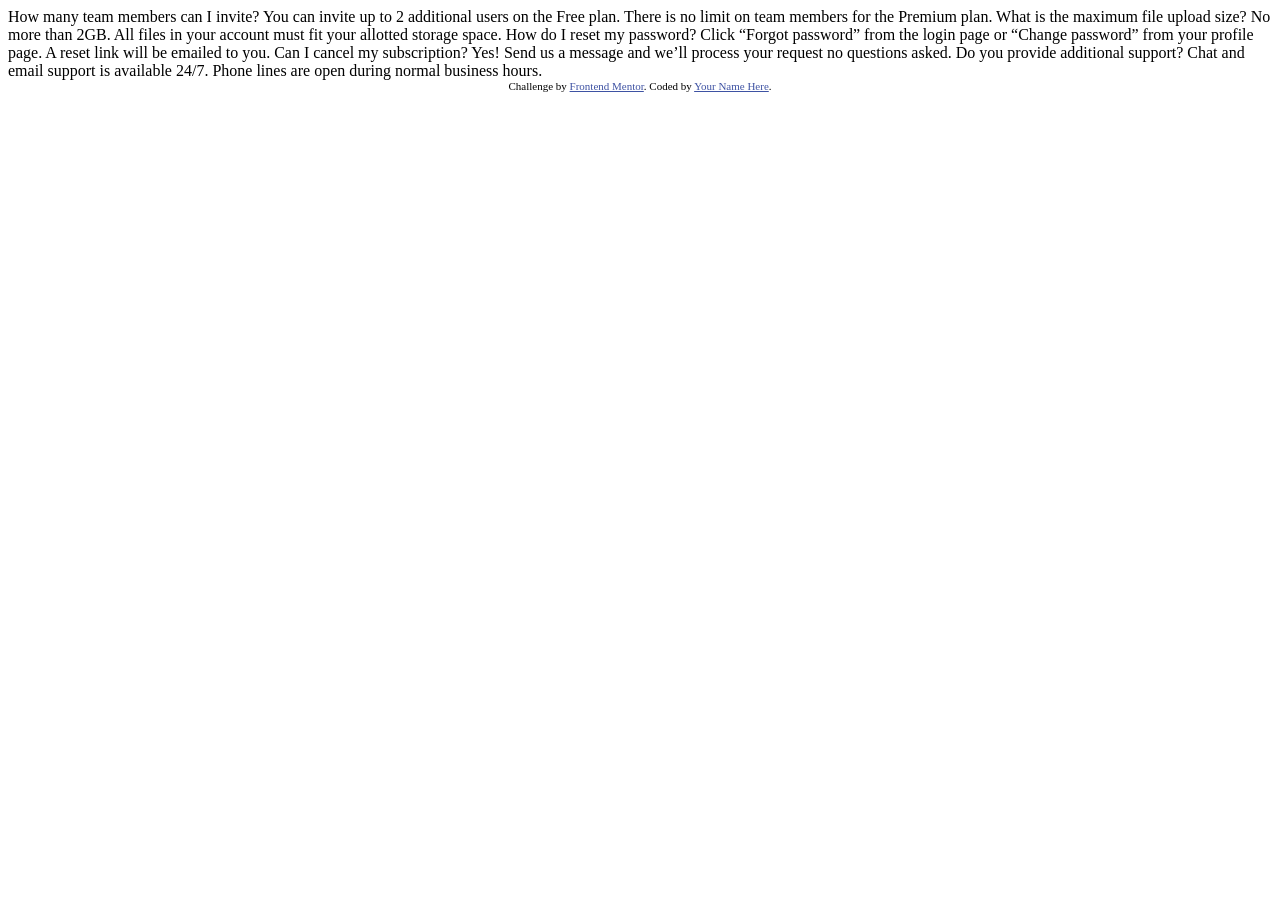
==== index.html @ 0c0ec8a0 "start project" ====
<!DOCTYPE html>
<html lang="en">
<head>
  <meta charset="UTF-8">
  <meta name="viewport" content="width=device-width, initial-scale=1.0"> <!-- displays site properly based on user's device -->

  <link rel="icon" type="image/png" sizes="32x32" href="./images/favicon-32x32.png">
  
  <title>Frontend Mentor | FAQ Accordion Card</title>

  <!-- Feel free to remove these styles or customise in your own stylesheet 👍 -->
  <style>
    .attribution { font-size: 11px; text-align: center; }
    .attribution a { color: hsl(228, 45%, 44%); }
  </style>
</head>
<body>
  How many team members can I invite?
  You can invite up to 2 additional users on the Free plan. There is no limit on 
  team members for the Premium plan.

  What is the maximum file upload size?
  No more than 2GB. All files in your account must fit your allotted storage space.

  How do I reset my password?
  Click “Forgot password” from the login page or “Change password” from your profile page.
  A reset link will be emailed to you.

  Can I cancel my subscription?
  Yes! Send us a message and we’ll process your request no questions asked.

  Do you provide additional support?
  Chat and email support is available 24/7. Phone lines are open during normal business hours.

  <div class="attribution">
    Challenge by <a href="https://www.frontendmentor.io?ref=challenge" target="_blank">Frontend Mentor</a>. 
    Coded by <a href="#">Your Name Here</a>.
  </div>
</body>
</html>
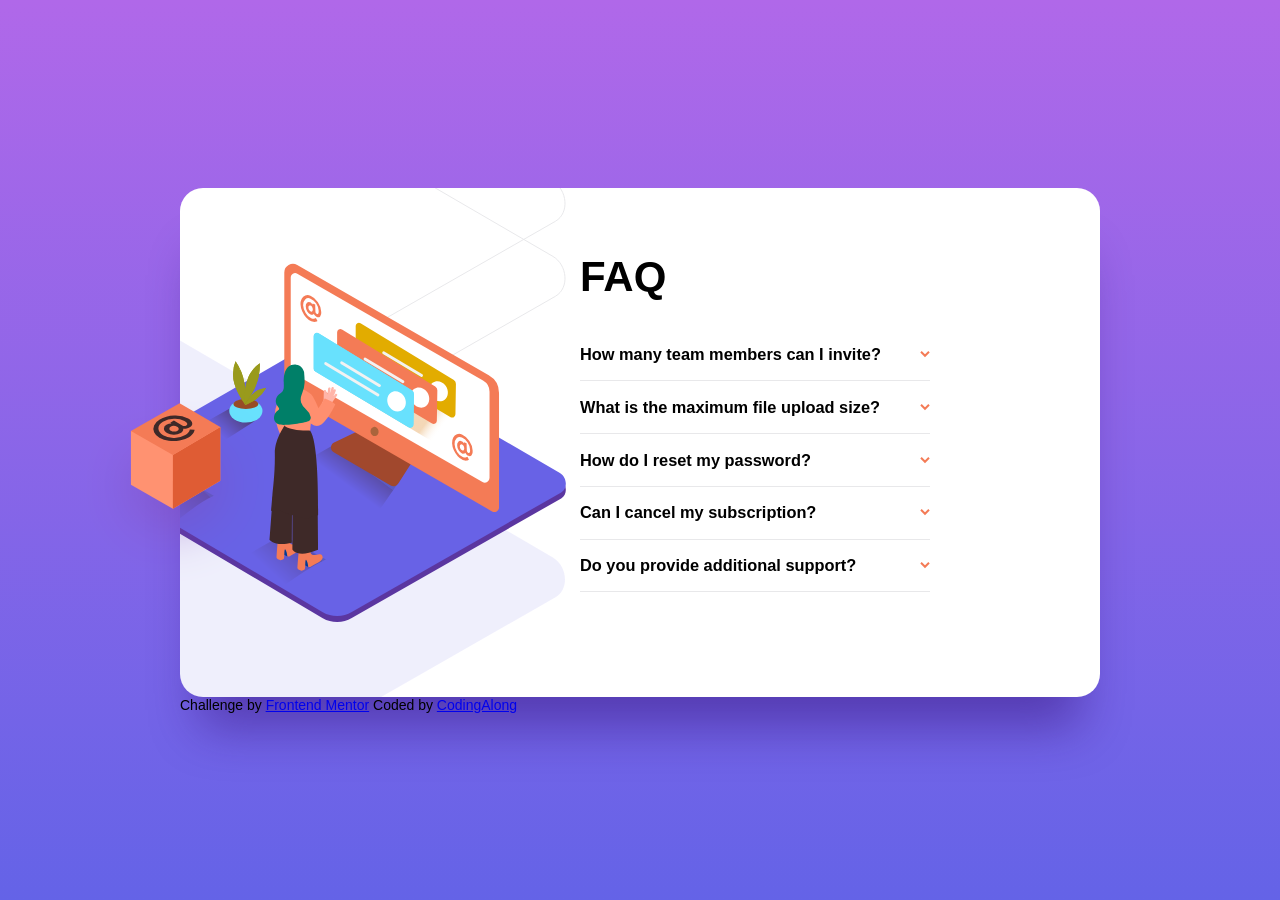
==== commit 1fc6807d: "markup" ====
--- a/index.html
+++ b/index.html
@@ -1,40 +1,99 @@
 <!DOCTYPE html>
 <html lang="en">
-<head>
-  <meta charset="UTF-8">
-  <meta name="viewport" content="width=device-width, initial-scale=1.0"> <!-- displays site properly based on user's device -->
+  <head>
+    <meta charset="UTF-8" />
+    <meta name="viewport" content="width=device-width, initial-scale=1.0" />
+    <!-- Displays site properly based on user's device -->
+    <link
+      rel="icon"
+      type="image/png"
+      sizes="32x32"
+      href="/images/favicon-32x32.png"
+    />
+    <title>Frontend Mentor | FAQ Accordion Card</title>
 
-  <link rel="icon" type="image/png" sizes="32x32" href="./images/favicon-32x32.png">
-  
-  <title>Frontend Mentor | FAQ Accordion Card</title>
+    <link rel="stylesheet" href="./style.css" />
+  </head>
+  <body>
+    <main class="wrapper">
+      <div class="image__wrapper">
+        <div class="image__wrapper_inner"></div>
+        <img class="box" src="/images/illustration-box-desktop.svg" alt="box" />
+      </div>
+      <div class="accordion__wrapper">
+        <h1 class="title__accordion">FAQ</h1>
+        <div class="questions__accordions">
+          <div class="question-answer__accordion">
+            <div class="question">
+              <h3 class="title__question">
+                How many team members can I invite?
+              </h3>
+              <img src="/images/icon-arrow-down.svg" />
+            </div>
+            <div class="answer">
+              You can invite up to 2 additional users on the Free plan. There is
+              no limit on team members for the Premium plan.
+            </div>
+          </div>
 
-  <!-- Feel free to remove these styles or customise in your own stylesheet 👍 -->
-  <style>
-    .attribution { font-size: 11px; text-align: center; }
-    .attribution a { color: hsl(228, 45%, 44%); }
-  </style>
-</head>
-<body>
-  How many team members can I invite?
-  You can invite up to 2 additional users on the Free plan. There is no limit on 
-  team members for the Premium plan.
+          <div class="question-answer__accordion">
+            <div class="question">
+              <h3 class="title__question">
+                What is the maximum file upload size?
+              </h3>
+              <img src="/images/icon-arrow-down.svg" />
+            </div>
+            <div class="answer">
+              No more than 2GB. All files in your account must fit your allotted
+              storage space.
+            </div>
+          </div>
 
-  What is the maximum file upload size?
-  No more than 2GB. All files in your account must fit your allotted storage space.
+          <div class="question-answer__accordion">
+            <div class="question">
+              <h3 class="title__question">How do I reset my password?</h3>
+              <img src="/images/icon-arrow-down.svg" />
+            </div>
+            <div class="answer">
+              Click “Forgot password” from the login page or “Change password”
+              from your profile page. A reset link will be emailed to you.
+            </div>
+          </div>
 
-  How do I reset my password?
-  Click “Forgot password” from the login page or “Change password” from your profile page.
-  A reset link will be emailed to you.
+          <div class="question-answer__accordion">
+            <div class="question">
+              <h3 class="title__question">Can I cancel my subscription?</h3>
+              <img src="/images/icon-arrow-down.svg" />
+            </div>
+            <div class="answer">
+              Yes! Send us a message and we’ll process your request no questions
+              asked.
+            </div>
+          </div>
 
-  Can I cancel my subscription?
-  Yes! Send us a message and we’ll process your request no questions asked.
+          <div class="question-answer__accordion">
+            <div class="question">
+              <h3 class="title__question">
+                Do you provide additional support?
+              </h3>
+              <img src="/images/icon-arrow-down.svg" />
+            </div>
+            <div class="answer">
+              Chat and email support is available 24/7. Phone lines are open
+              during normal business hours.
+            </div>
+          </div>
+        </div>
+      </div>
+    </main>
+    <div class="footer-attribute">
+      Challenge by
+      <a href="https://www.frontendmentor.io?ref=challenge" target="_blank"
+        >Frontend Mentor</a
+      >
+      Coded by <a href="#">CodingAlong</a>
+    </div>
 
-  Do you provide additional support?
-  Chat and email support is available 24/7. Phone lines are open during normal business hours.
-
-  <div class="attribution">
-    Challenge by <a href="https://www.frontendmentor.io?ref=challenge" target="_blank">Frontend Mentor</a>. 
-    Coded by <a href="#">Your Name Here</a>.
-  </div>
-</body>
-</html>+    <script src="/script.js"></script>
+  </body>
+</html>
--- a/style.css
+++ b/style.css
@@ -0,0 +1,96 @@
+@import url("https://fonts.googleapis.com/css2?family=Kumbh+Sans:wght@400;700&display=swap");
+
+:root {
+  --softRed: hsl(14, 88%, 65%);
+  --veryDarkGreyBlue: hsl(237, 12%, 33%);
+  --darkGrayBlue: hsl(240, 6%, 50%);
+  --lightGrayBlue: hsl(240, 5%, 91%);
+  --font-size: 14px;
+}
+
+* {
+  box-sizing: border-box;
+}
+html {
+  font-size: var(--font-size);
+}
+
+body {
+  padding: 0;
+  margin: 0;
+  font-family: "Kumbh-Sans", sans-serif;
+  height: 100vh;
+  width: 100vw;
+  background: linear-gradient(180deg, #b068e9 0%, #6463e7 100%);
+  display: grid;
+  justify-content: center;
+  align-content: center;
+}
+.wrapper {
+  background: #ffffff;
+  box-shadow: 0px 50px 50px -20px rgba(53, 18, 122, 0.497159);
+  border-radius: 23px;
+  height: 509px;
+  width: 920px;
+  display: grid;
+  grid-template-columns: 400px 1fr;
+  grid: gap 6rem;
+  background-image: url(./images/bg-pattern-desktop.svg);
+  background-repeat: no-repeat;
+  background-position: 1260% 65%;
+}
+
+.answer {
+  display: none;
+}
+.accordion_wrapper {
+  margin-top: 70px;
+  display: flex;
+  flex-direction: column;
+}
+.accordion_questions {
+  height: 100%;
+  display: flex;
+  flex-direction: column;
+}
+.question-answer__accordion {
+  width: 350px;
+  border-bottom: 1px solid #e8e8ea;
+}
+.title__accordion {
+  font-size: 3rem;
+  margin-top: 0px;
+  padding-top: 65px;
+}
+.question_title {
+  font-size: 1.2rem;
+  font-weight: 400;
+  margin: 1.4rem 0rem;
+  color: var(--veryDarkGreyBlue);
+}
+.question {
+  display: flex;
+  justify-content: space-between;
+  /* cursor: pointer; */
+  transition: 0.3s;
+}
+.title__question {
+  cursor: pointer; /*  may be transfered above  */
+}
+.question img {
+  align-self: center;
+}
+.image__wrapper {
+  position: relative;
+}
+.image__wrapper_inner {
+  background: url(./images/illustration-woman-online-desktop.svg);
+  height: 100%;
+  background-repeat: no-repeat;
+  background-position: 120% center;
+}
+.box {
+  position: absolute;
+  top: 42%;
+  left: -25%;
+}
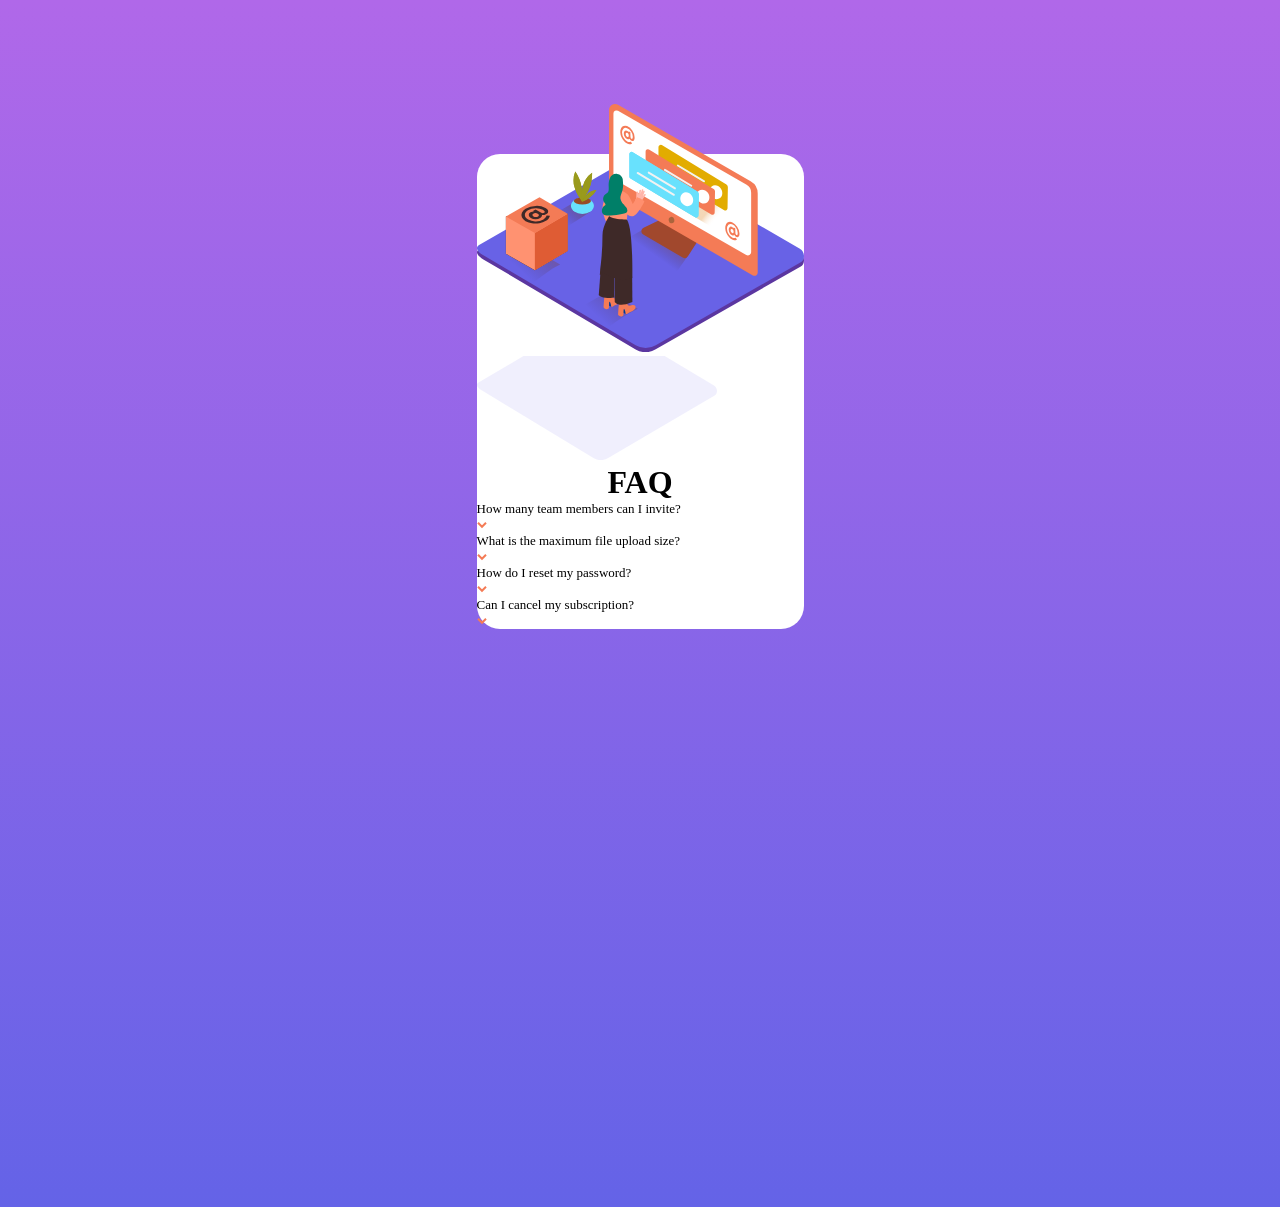
==== commit 1337d186: "commit" ====
--- a/index.html
+++ b/index.html
@@ -3,97 +3,76 @@
   <head>
     <meta charset="UTF-8" />
     <meta name="viewport" content="width=device-width, initial-scale=1.0" />
-    <!-- Displays site properly based on user's device -->
+
     <link
       rel="icon"
       type="image/png"
       sizes="32x32"
-      href="/images/favicon-32x32.png"
+      href="./images/favicon-32x32.png"
     />
+    <link rel="stylesheet" href="style.css" />
+    <script src="script.js" defer></script>
     <title>Frontend Mentor | FAQ Accordion Card</title>
-
-    <link rel="stylesheet" href="./style.css" />
   </head>
   <body>
-    <main class="wrapper">
-      <div class="image__wrapper">
-        <div class="image__wrapper_inner"></div>
-        <img class="box" src="/images/illustration-box-desktop.svg" alt="box" />
+    <main>
+      <div class="main_img">
+        <img src="./images/illustration-woman-online-mobile.svg" alt="" />
+        <img src="./images/bg-pattern-mobile.svg" alt="" />
       </div>
-      <div class="accordion__wrapper">
-        <h1 class="title__accordion">FAQ</h1>
-        <div class="questions__accordions">
-          <div class="question-answer__accordion">
-            <div class="question">
-              <h3 class="title__question">
-                How many team members can I invite?
-              </h3>
-              <img src="/images/icon-arrow-down.svg" />
-            </div>
-            <div class="answer">
+      <div class="card">
+        <h1>FAQ</h1>
+        <div class="container">
+          <div class="question">
+            <p>How many team members can I invite?</p>
+            <img src="./images/icon-arrow-down.svg" alt="" />
+          </div>
+          <div class="answer">
+            <span>
               You can invite up to 2 additional users on the Free plan. There is
               no limit on team members for the Premium plan.
-            </div>
+            </span>
           </div>
-
-          <div class="question-answer__accordion">
-            <div class="question">
-              <h3 class="title__question">
-                What is the maximum file upload size?
-              </h3>
-              <img src="/images/icon-arrow-down.svg" />
-            </div>
-            <div class="answer">
+        </div>
+        <div class="container">
+          <div class="question">
+            <p>What is the maximum file upload size?</p>
+            <img src="./images/icon-arrow-down.svg" alt="" />
+          </div>
+          <div class="answer">
+            <span>
               No more than 2GB. All files in your account must fit your allotted
               storage space.
-            </div>
+            </span>
           </div>
-
-          <div class="question-answer__accordion">
-            <div class="question">
-              <h3 class="title__question">How do I reset my password?</h3>
-              <img src="/images/icon-arrow-down.svg" />
-            </div>
-            <div class="answer">
+        </div>
+        <div class="container">
+          <div class="question">
+            <p>How do I reset my password?</p>
+            <img src="./images/icon-arrow-down.svg" alt="" />
+          </div>
+          <div class="answer">
+            <span>
               Click “Forgot password” from the login page or “Change password”
               from your profile page. A reset link will be emailed to you.
-            </div>
+            </span>
           </div>
-
-          <div class="question-answer__accordion">
-            <div class="question">
-              <h3 class="title__question">Can I cancel my subscription?</h3>
-              <img src="/images/icon-arrow-down.svg" />
-            </div>
-            <div class="answer">
+        </div>
+        <div class="container">
+          <div class="question">
+            <p>Can I cancel my subscription?</p>
+            <img src="./images/icon-arrow-down.svg" alt="" />
+          </div>
+          <div class="answer">
+            <span>
               Yes! Send us a message and we’ll process your request no questions
-              asked.
-            </div>
-          </div>
-
-          <div class="question-answer__accordion">
-            <div class="question">
-              <h3 class="title__question">
-                Do you provide additional support?
-              </h3>
-              <img src="/images/icon-arrow-down.svg" />
-            </div>
-            <div class="answer">
-              Chat and email support is available 24/7. Phone lines are open
-              during normal business hours.
-            </div>
+              asked. Do you provide additional support? Chat and email support
+              is available 24/7. Phone lines are open during normal business
+              hours.
+            </span>
           </div>
         </div>
       </div>
     </main>
-    <div class="footer-attribute">
-      Challenge by
-      <a href="https://www.frontendmentor.io?ref=challenge" target="_blank"
-        >Frontend Mentor</a
-      >
-      Coded by <a href="#">CodingAlong</a>
-    </div>
-
-    <script src="/script.js"></script>
   </body>
 </html>
--- a/style.css
+++ b/style.css
@@ -1,96 +1,48 @@
 @import url("https://fonts.googleapis.com/css2?family=Kumbh+Sans:wght@400;700&display=swap");
 
 :root {
-  --softRed: hsl(14, 88%, 65%);
-  --veryDarkGreyBlue: hsl(237, 12%, 33%);
-  --darkGrayBlue: hsl(240, 6%, 50%);
-  --lightGrayBlue: hsl(240, 5%, 91%);
-  --font-size: 14px;
+  --Very_dark_blue: hsl(238, 29%, 16%);
+  --Soft_red: hsl(14, 88%, 65%);
+  --Soft_violet: hsl(273, 75%, 66%);
+  --Soft_blue: hsl(240, 73%, 65%);
+  --Very_dark_grayish_blue: hsl(237, 12%, 33%);
+  --Dark_grayish_blue: hsl(240, 6%, 50%);
+  --Light_grayish_blue: hsl(240, 5%, 91%);
 }
-
 * {
-  box-sizing: border-box;
-}
-html {
-  font-size: var(--font-size);
+  padding: 0;
+  margin: 0;
 }
 
 body {
-  padding: 0;
+  background: linear-gradient(180deg, #b068e9 0%, #6463e7 100%);
+  display: flex;
+  flex-direction: column;
+  align-items: center;
+  height: 100vh;
+
+  padding: 12% 6%;
   margin: 0;
-  font-family: "Kumbh-Sans", sans-serif;
-  height: 100vh;
-  width: 100vw;
-  background: linear-gradient(180deg, #b068e9 0%, #6463e7 100%);
-  display: grid;
-  justify-content: center;
-  align-content: center;
-}
-.wrapper {
-  background: #ffffff;
-  box-shadow: 0px 50px 50px -20px rgba(53, 18, 122, 0.497159);
-  border-radius: 23px;
-  height: 509px;
-  width: 920px;
-  display: grid;
-  grid-template-columns: 400px 1fr;
-  grid: gap 6rem;
-  background-image: url(./images/bg-pattern-desktop.svg);
-  background-repeat: no-repeat;
-  background-position: 1260% 65%;
+  font-family: "Kumbh Sans";
+  font-size: 13px;
 }
 
-.answer {
+span {
   display: none;
 }
-.accordion_wrapper {
-  margin-top: 70px;
+h1 {
+  font-size: 32px;
+  text-align: center;
+}
+main {
   display: flex;
   flex-direction: column;
+  justify-content: center;
+
+  width: 327px;
+  background-color: white;
+  border-radius: 23px;
 }
-.accordion_questions {
-  height: 100%;
-  display: flex;
-  flex-direction: column;
+.main_img {
+  margin-top: -50px;
 }
-.question-answer__accordion {
-  width: 350px;
-  border-bottom: 1px solid #e8e8ea;
-}
-.title__accordion {
-  font-size: 3rem;
-  margin-top: 0px;
-  padding-top: 65px;
-}
-.question_title {
-  font-size: 1.2rem;
-  font-weight: 400;
-  margin: 1.4rem 0rem;
-  color: var(--veryDarkGreyBlue);
-}
-.question {
-  display: flex;
-  justify-content: space-between;
-  /* cursor: pointer; */
-  transition: 0.3s;
-}
-.title__question {
-  cursor: pointer; /*  may be transfered above  */
-}
-.question img {
-  align-self: center;
-}
-.image__wrapper {
-  position: relative;
-}
-.image__wrapper_inner {
-  background: url(./images/illustration-woman-online-desktop.svg);
-  height: 100%;
-  background-repeat: no-repeat;
-  background-position: 120% center;
-}
-.box {
-  position: absolute;
-  top: 42%;
-  left: -25%;
-}
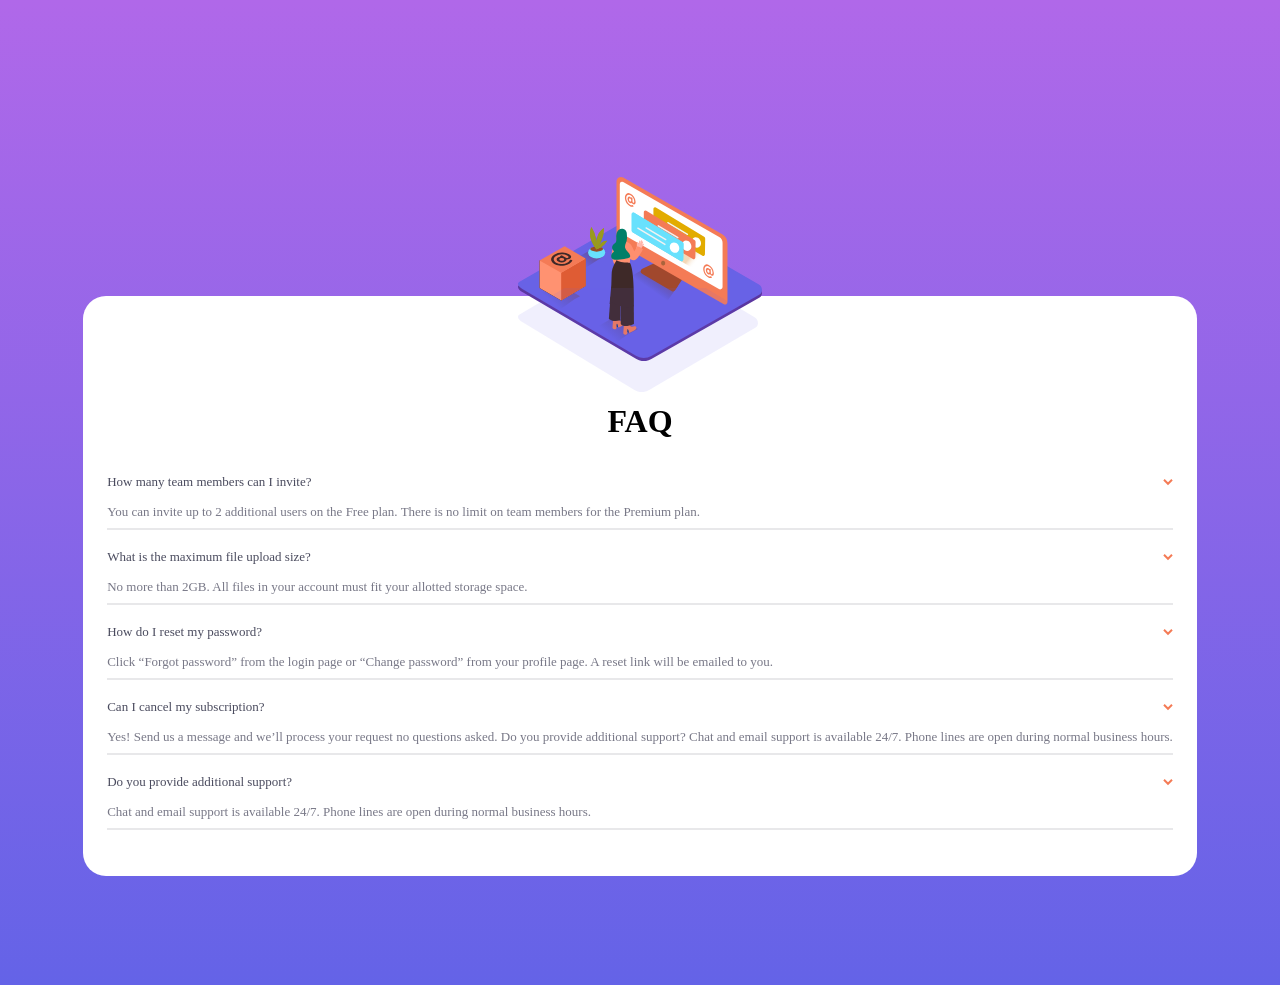
==== commit c15cc996: "mobile first done" ====
--- a/index.html
+++ b/index.html
@@ -15,64 +15,82 @@
     <title>Frontend Mentor | FAQ Accordion Card</title>
   </head>
   <body>
-    <main>
-      <div class="main_img">
-        <img src="./images/illustration-woman-online-mobile.svg" alt="" />
-        <img src="./images/bg-pattern-mobile.svg" alt="" />
+    <div class="main_img">
+      <img
+        class="woman_img"
+        src="./images/illustration-woman-online-mobile.svg"
+        alt=""
+      />
+      <img class="shadow" src="./images/bg-pattern-mobile.svg" alt="" />
+    </div>
+    <div class="card">
+      <h1>FAQ</h1>
+      <div class="container">
+        <div class="question">
+          <p>How many team members can I invite?</p>
+          <img src="./images/icon-arrow-down.svg" alt="" />
+        </div>
+
+        <span>
+          You can invite up to 2 additional users on the Free plan. There is no
+          limit on team members for the Premium plan.
+        </span>
+
+        <hr />
       </div>
-      <div class="card">
-        <h1>FAQ</h1>
-        <div class="container">
-          <div class="question">
-            <p>How many team members can I invite?</p>
-            <img src="./images/icon-arrow-down.svg" alt="" />
-          </div>
-          <div class="answer">
-            <span>
-              You can invite up to 2 additional users on the Free plan. There is
-              no limit on team members for the Premium plan.
-            </span>
-          </div>
+      <div class="container">
+        <div class="question">
+          <p>What is the maximum file upload size?</p>
+          <img src="./images/icon-arrow-down.svg" alt="" />
         </div>
-        <div class="container">
-          <div class="question">
-            <p>What is the maximum file upload size?</p>
-            <img src="./images/icon-arrow-down.svg" alt="" />
-          </div>
-          <div class="answer">
-            <span>
-              No more than 2GB. All files in your account must fit your allotted
-              storage space.
-            </span>
-          </div>
+
+        <span>
+          No more than 2GB. All files in your account must fit your allotted
+          storage space.
+        </span>
+
+        <hr />
+      </div>
+      <div class="container">
+        <div class="question">
+          <p>How do I reset my password?</p>
+          <img src="./images/icon-arrow-down.svg" alt="" />
         </div>
-        <div class="container">
-          <div class="question">
-            <p>How do I reset my password?</p>
-            <img src="./images/icon-arrow-down.svg" alt="" />
-          </div>
-          <div class="answer">
-            <span>
-              Click “Forgot password” from the login page or “Change password”
-              from your profile page. A reset link will be emailed to you.
-            </span>
-          </div>
+
+        <span>
+          Click “Forgot password” from the login page or “Change password” from
+          your profile page. A reset link will be emailed to you.
+        </span>
+
+        <hr />
+      </div>
+      <div class="container">
+        <div class="question">
+          <p>Can I cancel my subscription?</p>
+          <img src="./images/icon-arrow-down.svg" alt="" />
         </div>
-        <div class="container">
-          <div class="question">
-            <p>Can I cancel my subscription?</p>
-            <img src="./images/icon-arrow-down.svg" alt="" />
-          </div>
-          <div class="answer">
-            <span>
-              Yes! Send us a message and we’ll process your request no questions
-              asked. Do you provide additional support? Chat and email support
-              is available 24/7. Phone lines are open during normal business
-              hours.
-            </span>
-          </div>
+
+        <span>
+          Yes! Send us a message and we’ll process your request no questions
+          asked. Do you provide additional support? Chat and email support is
+          available 24/7. Phone lines are open during normal business hours.
+        </span>
+
+        <hr />
+      </div>
+      <div class="container">
+        <div class="question">
+          <p>Do you provide additional support?</p>
+          <img src="./images/icon-arrow-down.svg" alt="" />
         </div>
+
+        <span>
+          Chat and email support is available 24/7. Phone lines are open during
+          normal business hours.
+        </span>
+
+        <hr />
       </div>
-    </main>
+    </div>
   </body>
 </html>
--- a/style.css
+++ b/style.css
@@ -9,40 +9,70 @@
   --Dark_grayish_blue: hsl(240, 6%, 50%);
   --Light_grayish_blue: hsl(240, 5%, 91%);
 }
-* {
-  padding: 0;
-  margin: 0;
-}
 
 body {
+  height: 100%;
   background: linear-gradient(180deg, #b068e9 0%, #6463e7 100%);
+  background-repeat: no-repeat;
+  min-height: 100vh;
   display: flex;
   flex-direction: column;
   align-items: center;
-  height: 100vh;
-
-  padding: 12% 6%;
+  padding: 0px 24px 85px 24px;
   margin: 0;
   font-family: "Kumbh Sans";
   font-size: 13px;
 }
 
 span {
-  display: none;
+  /* display: none; */
+  font-weight: 400;
+  line-height: 18px;
+
+  color: var(--Dark_grayish_blue);
 }
 h1 {
   font-size: 32px;
   text-align: center;
+  padding-top: 20px;
 }
-main {
+
+#shadow {
+  position: relative;
+  top: 50px;
+  left: 40px;
+}
+.question {
   display: flex;
-  flex-direction: column;
+  flex-direction: row;
+  justify-content: space-between;
+}
+img {
+  align-self: center;
+}
+.card {
   justify-content: center;
-
-  width: 327px;
+  min-width: 270px;
   background-color: white;
   border-radius: 23px;
+  padding: 65px 24px 40px 24px;
+  cursor: pointer;
 }
+hr {
+  border: 1px solid #e8e8ea;
+}
+
 .main_img {
-  margin-top: -50px;
+  position: relative;
+  top: 177px;
 }
+.shadow {
+  position: relative;
+  top: -77px;
+  left: 0px;
+}
+p {
+  font-weight: 400;
+  font-size: 13px;
+  color: var(--Very_dark_grayish_blue);
+}
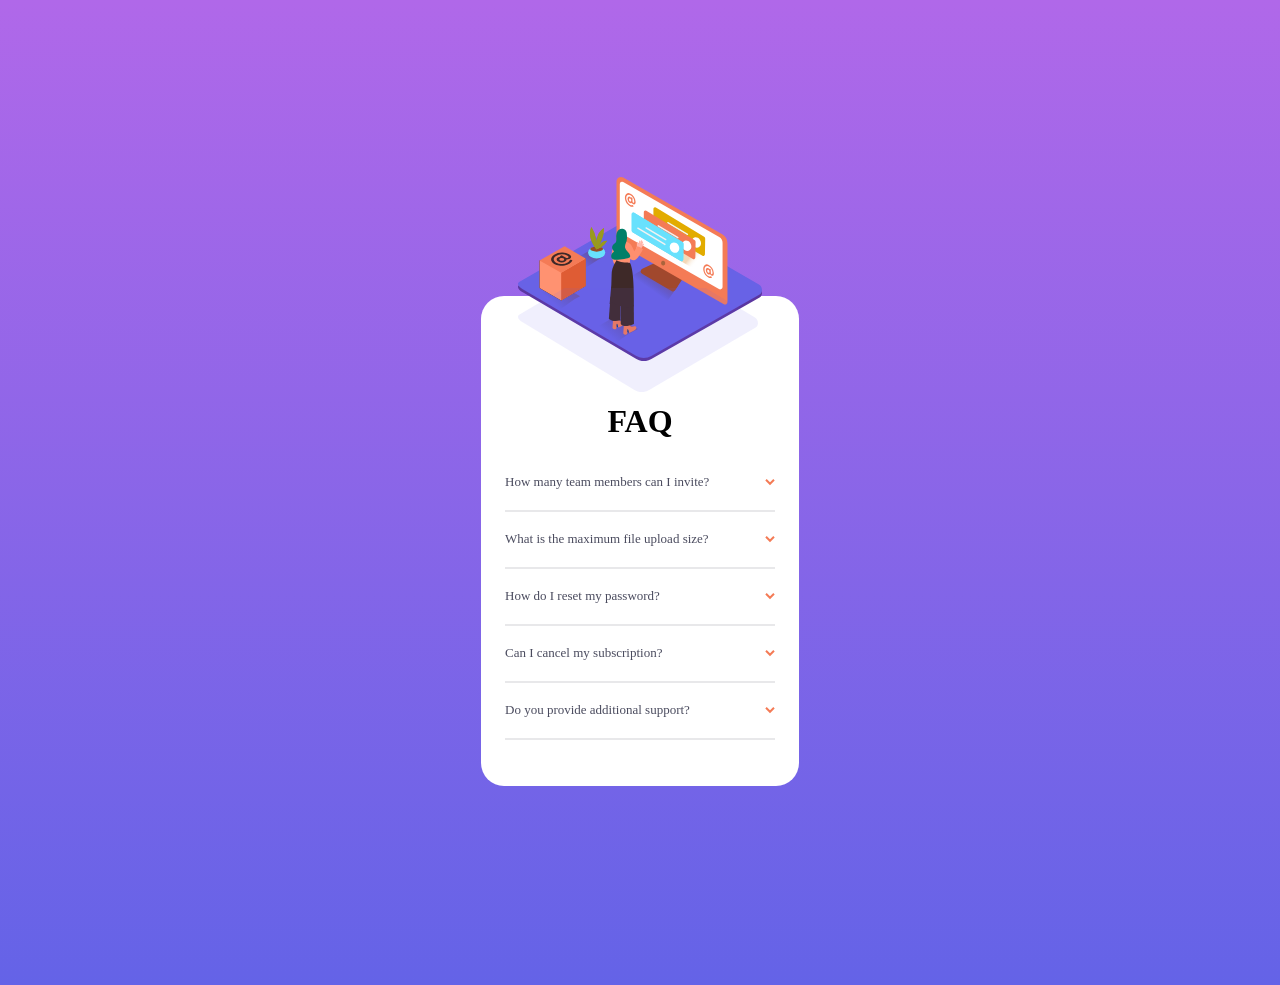
==== commit 41eb2b71: "script edit" ====
--- a/index.html
+++ b/index.html
@@ -11,7 +11,7 @@
       href="./images/favicon-32x32.png"
     />
     <link rel="stylesheet" href="style.css" />
-    <script src="script.js" defer></script>
+
     <title>Frontend Mentor | FAQ Accordion Card</title>
   </head>
   <body>
@@ -25,8 +25,8 @@
     </div>
     <div class="card">
       <h1>FAQ</h1>
-      <div class="container">
-        <div class="question">
+      <div id="container">
+        <div id="question">
           <p>How many team members can I invite?</p>
           <img src="./images/icon-arrow-down.svg" alt="" />
         </div>
@@ -38,8 +38,8 @@
 
         <hr />
       </div>
-      <div class="container">
-        <div class="question">
+      <div id="container">
+        <div id="question">
           <p>What is the maximum file upload size?</p>
           <img src="./images/icon-arrow-down.svg" alt="" />
         </div>
@@ -51,8 +51,8 @@
 
         <hr />
       </div>
-      <div class="container">
-        <div class="question">
+      <div id="container">
+        <div id="question">
           <p>How do I reset my password?</p>
           <img src="./images/icon-arrow-down.svg" alt="" />
         </div>
@@ -64,8 +64,8 @@
 
         <hr />
       </div>
-      <div class="container">
-        <div class="question">
+      <div id="container">
+        <div id="question">
           <p>Can I cancel my subscription?</p>
           <img src="./images/icon-arrow-down.svg" alt="" />
         </div>
@@ -78,8 +78,8 @@
 
         <hr />
       </div>
-      <div class="container">
-        <div class="question">
+      <div id="container">
+        <div id="question">
           <p>Do you provide additional support?</p>
           <img src="./images/icon-arrow-down.svg" alt="" />
         </div>
@@ -93,4 +93,5 @@
       </div>
     </div>
   </body>
+  <script src="script.js"></script>
 </html>
--- a/style.css
+++ b/style.css
@@ -25,7 +25,7 @@
 }
 
 span {
-  /* display: none; */
+  display: none;
   font-weight: 400;
   line-height: 18px;
 
@@ -42,7 +42,7 @@
   top: 50px;
   left: 40px;
 }
-.question {
+#question {
   display: flex;
   flex-direction: row;
   justify-content: space-between;
@@ -76,3 +76,6 @@
   font-size: 13px;
   color: var(--Very_dark_grayish_blue);
 }
+.span.active {
+  display: block;
+}
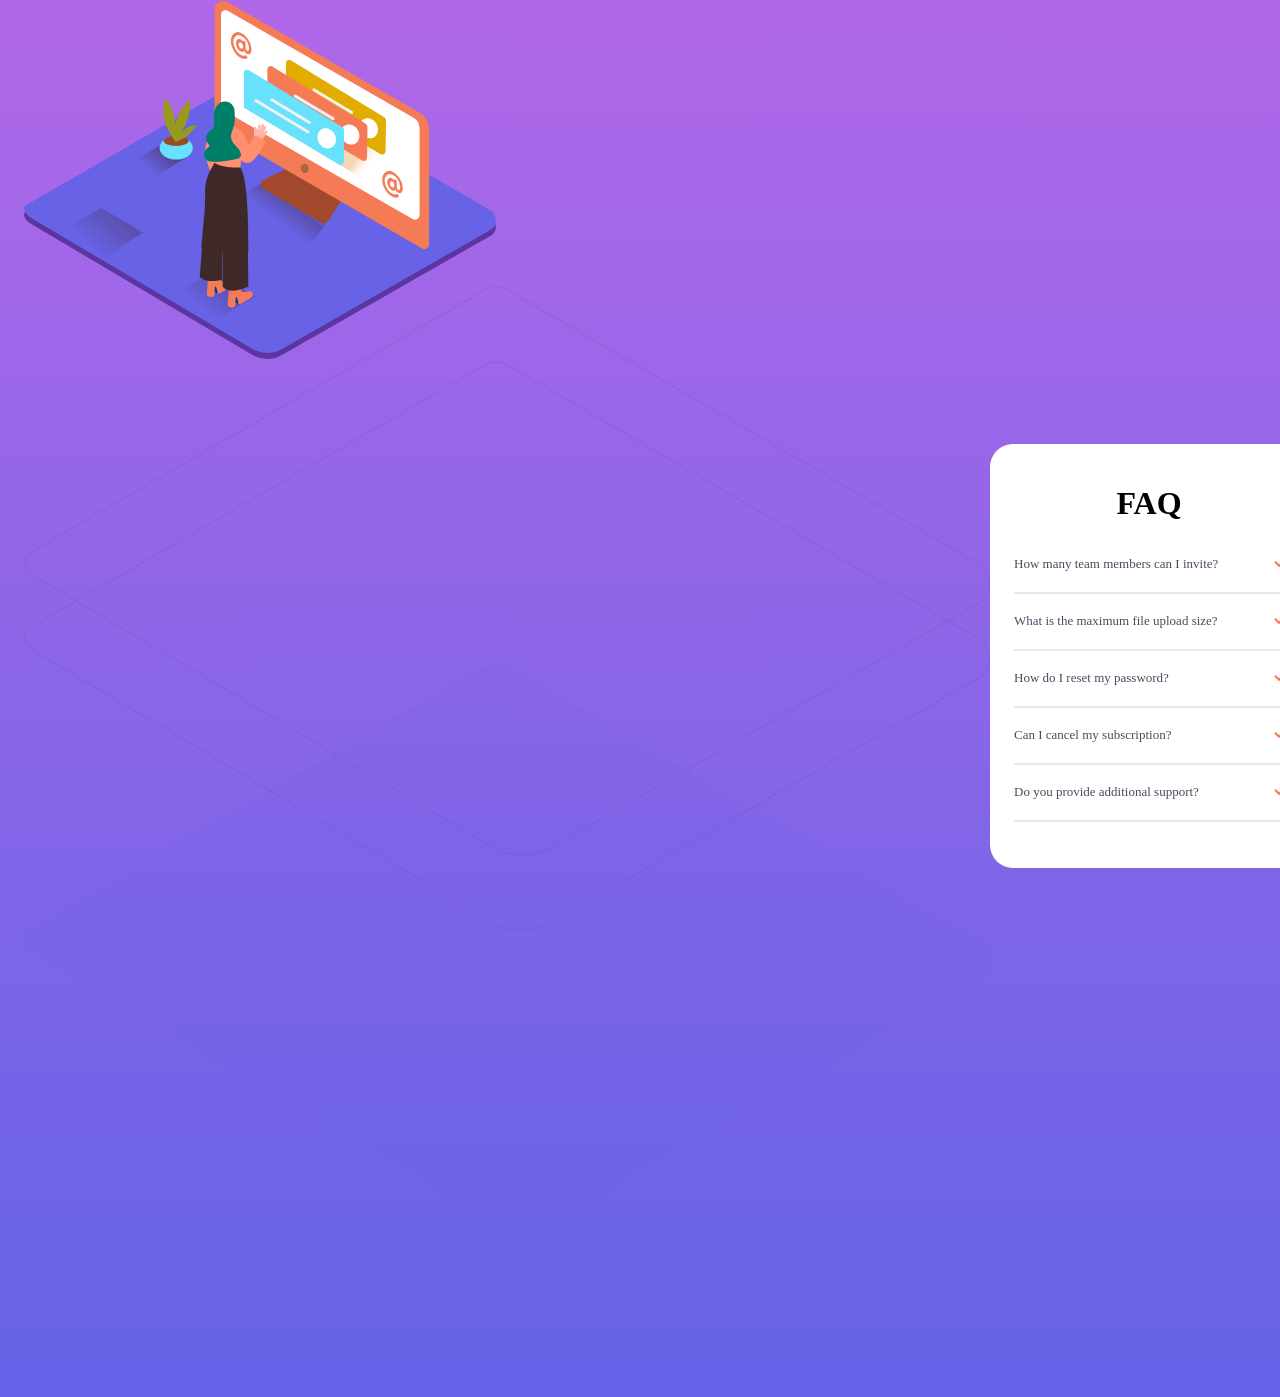
==== commit 8b8a0e01: "editing responsive and script" ====
--- a/index.html
+++ b/index.html
@@ -15,83 +15,93 @@
     <title>Frontend Mentor | FAQ Accordion Card</title>
   </head>
   <body>
-    <div class="main_img">
-      <img
-        class="woman_img"
-        src="./images/illustration-woman-online-mobile.svg"
-        alt=""
-      />
-      <img class="shadow" src="./images/bg-pattern-mobile.svg" alt="" />
-    </div>
-    <div class="card">
-      <h1>FAQ</h1>
-      <div id="container">
-        <div id="question">
-          <p>How many team members can I invite?</p>
-          <img src="./images/icon-arrow-down.svg" alt="" />
+    <div class="main">
+      <div class="main_img_mobile">
+        <img
+          class="woman_img"
+          src="./images/illustration-woman-online-mobile.svg"
+          alt=""
+        />
+        <img class="shadow" src="./images/bg-pattern-mobile.svg" alt="" />
+      </div>
+      <div class="main_img_desktop">
+        <img
+          class="woman_img"
+          src="./images/illustration-woman-online-desktop.svg"
+          alt=""
+        />
+        <img class="shadow" src="./images/bg-pattern-desktop.svg" alt="" />
+      </div>
+      <div class="card">
+        <h1>FAQ</h1>
+        <div id="containerOne">
+          <div id="question">
+            <p>How many team members can I invite?</p>
+            <img id="arrow_img" src="./images/icon-arrow-down.svg" alt="" />
+          </div>
+
+          <span id="panel">
+            You can invite up to 2 additional users on the Free plan. There is
+            no limit on team members for the Premium plan.
+          </span>
+
+          <hr />
         </div>
+        <div id="container">
+          <div id="question">
+            <p>What is the maximum file upload size?</p>
+            <img src="./images/icon-arrow-down.svg" alt="" />
+          </div>
 
-        <span>
-          You can invite up to 2 additional users on the Free plan. There is no
-          limit on team members for the Premium plan.
-        </span>
+          <span>
+            No more than 2GB. All files in your account must fit your allotted
+            storage space.
+          </span>
 
-        <hr />
-      </div>
-      <div id="container">
-        <div id="question">
-          <p>What is the maximum file upload size?</p>
-          <img src="./images/icon-arrow-down.svg" alt="" />
+          <hr />
         </div>
+        <div id="container">
+          <div id="question">
+            <p>How do I reset my password?</p>
+            <img src="./images/icon-arrow-down.svg" alt="" />
+          </div>
 
-        <span>
-          No more than 2GB. All files in your account must fit your allotted
-          storage space.
-        </span>
+          <span>
+            Click “Forgot password” from the login page or “Change password”
+            from your profile page. A reset link will be emailed to you.
+          </span>
 
-        <hr />
-      </div>
-      <div id="container">
-        <div id="question">
-          <p>How do I reset my password?</p>
-          <img src="./images/icon-arrow-down.svg" alt="" />
+          <hr />
         </div>
+        <div id="container">
+          <div id="question">
+            <p>Can I cancel my subscription?</p>
+            <img src="./images/icon-arrow-down.svg" alt="" />
+          </div>
 
-        <span>
-          Click “Forgot password” from the login page or “Change password” from
-          your profile page. A reset link will be emailed to you.
-        </span>
+          <span>
+            Yes! Send us a message and we’ll process your request no questions
+            asked. Do you provide additional support? Chat and email support is
+            available 24/7. Phone lines are open during normal business hours.
+          </span>
 
-        <hr />
-      </div>
-      <div id="container">
-        <div id="question">
-          <p>Can I cancel my subscription?</p>
-          <img src="./images/icon-arrow-down.svg" alt="" />
+          <hr />
         </div>
+        <div id="container">
+          <div id="question">
+            <p>Do you provide additional support?</p>
+            <img src="./images/icon-arrow-down.svg" alt="" />
+          </div>
 
-        <span>
-          Yes! Send us a message and we’ll process your request no questions
-          asked. Do you provide additional support? Chat and email support is
-          available 24/7. Phone lines are open during normal business hours.
-        </span>
+          <span>
+            Chat and email support is available 24/7. Phone lines are open
+            during normal business hours.
+          </span>
 
-        <hr />
-      </div>
-      <div id="container">
-        <div id="question">
-          <p>Do you provide additional support?</p>
-          <img src="./images/icon-arrow-down.svg" alt="" />
+          <hr />
         </div>
-
-        <span>
-          Chat and email support is available 24/7. Phone lines are open during
-          normal business hours.
-        </span>
-
-        <hr />
       </div>
     </div>
   </body>
-  <script src="script.js"></script>
+  <script src="./script.js"></script>
 </html>
--- a/style.css
+++ b/style.css
@@ -9,11 +9,18 @@
   --Dark_grayish_blue: hsl(240, 6%, 50%);
   --Light_grayish_blue: hsl(240, 5%, 91%);
 }
+/* .main_img_desktop {
+  display: none;
+} */
 
 body {
+  padding: 0;
+  margin: 0;
+}
+.main {
   height: 100%;
   background: linear-gradient(180deg, #b068e9 0%, #6463e7 100%);
-  background-repeat: no-repeat;
+
   min-height: 100vh;
   display: flex;
   flex-direction: column;
@@ -22,12 +29,14 @@
   margin: 0;
   font-family: "Kumbh Sans";
   font-size: 13px;
+  margin: 0 auto;
 }
 
 span {
   display: none;
   font-weight: 400;
   line-height: 18px;
+  width: 260px;
 
   color: var(--Dark_grayish_blue);
 }
@@ -57,12 +66,14 @@
   border-radius: 23px;
   padding: 65px 24px 40px 24px;
   cursor: pointer;
+  max-width: 920px;
+  margin: 0 auto;
 }
 hr {
   border: 1px solid #e8e8ea;
 }
 
-.main_img {
+.main_img_mobile {
   position: relative;
   top: 177px;
 }
@@ -79,3 +90,34 @@
 .span.active {
   display: block;
 }
+.main_img_desktop {
+  display: none;
+}
+@media screen and (min-width: 480px) {
+  .main {
+    flex-direction: row;
+  }
+  .card {
+    width: 509px;
+    padding-top: 0;
+  }
+  .question:hover {
+    color: var(--Soft_red);
+  }
+  .main_img_desktop {
+    display: flex;
+  }
+  .main_img_mobile {
+    display: none;
+  }
+  .main_img_desktop {
+    display: block;
+  }
+}
+
+.newStyle {
+  display: block;
+}
+.rotateArrow {
+  transform: rotate(180deg);
+}
